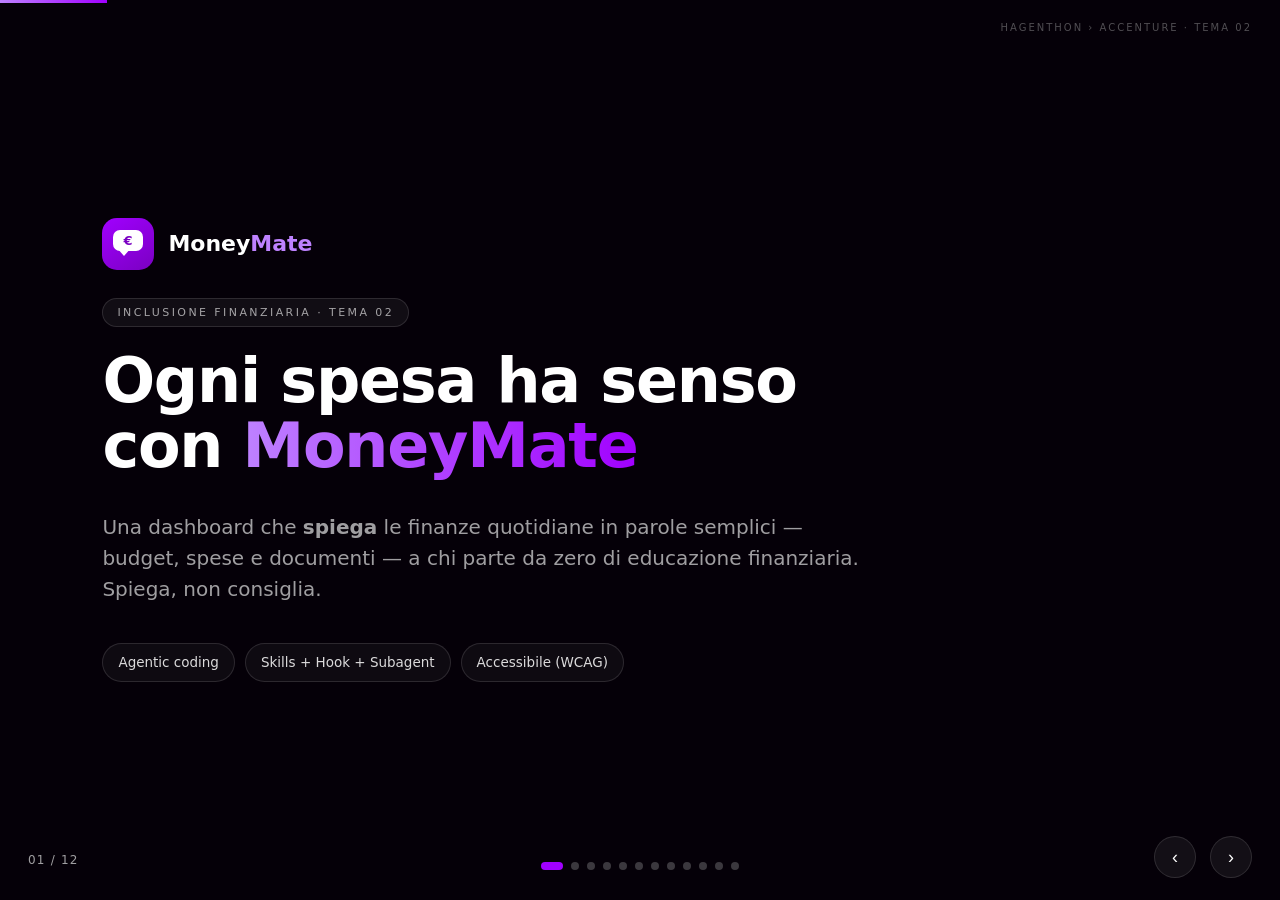
==== presentation/slides.html @ 0d061a57 "App usabile: login, sidebar, dashboard interattiva, gestione spese, chat + slide - Login split-scree" ====
<!DOCTYPE html>
<html lang="it">
<head>
<meta charset="utf-8" />
<meta name="viewport" content="width=device-width, initial-scale=1" />
<title>MoneyMate — Presentazione</title>
<style>
  :root{
    --purple:#A100FF; --purple-light:#BE82FF; --purple-deep:#3B0A66; --fill:#7A00C2;
    --ink:#0A0014; --bg:#050008; --muted:rgba(255,255,255,.62); --line:rgba(255,255,255,.12);
  }
  *{box-sizing:border-box;}
  body{margin:0;background:var(--bg);color:#fff;font-family:"Inter",system-ui,-apple-system,"Segoe UI",Roboto,sans-serif;line-height:1.55;overflow:hidden;}
  .deck{height:100vh;width:100vw;position:relative;}
  .slide{position:absolute;inset:0;display:none;flex-direction:column;justify-content:center;
    padding:7vh clamp(28px,8vw,130px);opacity:0;transition:opacity .35s ease;}
  .slide.active{display:flex;opacity:1;}
  .kicker{display:inline-block;align-self:flex-start;border:1px solid var(--line);background:rgba(255,255,255,.05);
    border-radius:999px;padding:5px 14px;font-size:11px;text-transform:uppercase;letter-spacing:.22em;color:var(--muted);margin-bottom:22px;}
  h1{font-size:clamp(34px,6vw,62px);font-weight:800;letter-spacing:-.02em;margin:0 0 14px;line-height:1.04;}
  h1 .grad{background:linear-gradient(90deg,var(--purple-light),var(--purple));-webkit-background-clip:text;background-clip:text;color:transparent;}
  h2{font-size:clamp(26px,4vw,40px);font-weight:800;letter-spacing:-.02em;margin:0 0 20px;}
  .lead{font-size:clamp(16px,2vw,20px);color:var(--muted);max-width:760px;}
  .cols{display:grid;grid-template-columns:1fr 1fr;gap:26px;margin-top:10px;}
  .card{border:1px solid var(--line);background:rgba(255,255,255,.03);border-radius:16px;padding:22px 24px;}
  .card h3{margin:0 0 10px;font-size:13px;text-transform:uppercase;letter-spacing:.14em;color:var(--purple-light);}
  ul.b{list-style:none;padding:0;margin:0;}
  ul.b li{position:relative;padding-left:22px;margin-bottom:10px;color:rgba(255,255,255,.85);font-size:15.5px;}
  ul.b li::before{content:"›";position:absolute;left:0;color:var(--purple);font-weight:800;}
  ul.x li::before{content:"×";color:#FF5CA0;}
  ul.v li::before{content:"✓";color:#49E39B;}
  .big-quote{font-size:clamp(24px,3.4vw,40px);font-weight:800;letter-spacing:-.02em;max-width:900px;line-height:1.18;}
  .big-quote .grad{background:linear-gradient(90deg,var(--purple-light),var(--purple));-webkit-background-clip:text;background-clip:text;color:transparent;}
  .pills{display:flex;gap:10px;flex-wrap:wrap;margin-top:18px;}
  .pill{border:1px solid var(--line);background:rgba(255,255,255,.04);border-radius:999px;padding:8px 15px;font-size:13.5px;color:rgba(255,255,255,.85);}
  .flow{display:flex;align-items:center;gap:10px;flex-wrap:wrap;margin-top:18px;font-size:14px;}
  .flow .node{border:1px solid var(--line);background:rgba(255,255,255,.04);border-radius:12px;padding:12px 16px;font-weight:700;}
  .flow .arr{color:var(--purple);font-weight:800;}
  .ba{display:grid;grid-template-columns:1fr 1fr;gap:0;border:1px solid var(--line);border-radius:14px;overflow:hidden;margin-top:16px;}
  .ba .c{padding:18px 20px;} .ba .before{background:rgba(255,255,255,.03);border-right:1px solid var(--line);}
  .ba .h{font-size:11px;text-transform:uppercase;letter-spacing:.14em;color:var(--muted);margin-bottom:8px;}
  .ba code{font-family:ui-monospace,Consolas,monospace;color:var(--purple-light);font-size:14px;}
  .stat{display:flex;gap:40px;margin-top:20px;flex-wrap:wrap;}
  .stat .n{font-size:clamp(34px,5vw,54px);font-weight:800;letter-spacing:-.02em;}
  .stat .l{font-size:13px;color:var(--muted);}
  .brandrow{display:flex;align-items:center;gap:14px;margin-bottom:28px;}
  .brandrow .tile{width:52px;height:52px;border-radius:15px;background:linear-gradient(145deg,var(--purple),var(--fill));position:relative;flex:none;}
  .brandrow .tile .bub{position:absolute;left:11px;top:12px;width:30px;height:21px;background:#fff;border-radius:7px;}
  .brandrow .tile .tail{position:absolute;left:15px;top:30px;width:0;height:0;border-left:7px solid transparent;border-right:7px solid transparent;border-top:8px solid #fff;}
  .brandrow .tile .e{position:absolute;left:21px;top:13px;color:var(--fill);font-weight:800;font-size:13px;}
  .brandrow .nm{font-size:22px;font-weight:800;} .brandrow .nm .mate{color:var(--purple-light);}
  /* nav */
  .nav{position:fixed;bottom:22px;right:28px;display:flex;align-items:center;gap:14px;z-index:20;}
  .nav button{background:rgba(255,255,255,.06);border:1px solid var(--line);color:#fff;width:42px;height:42px;border-radius:50%;cursor:pointer;font-size:18px;}
  .nav button:hover{background:var(--purple);border-color:var(--purple);}
  .counter{position:fixed;bottom:30px;left:28px;font-size:12px;color:var(--muted);letter-spacing:.1em;z-index:20;}
  .dots{position:fixed;bottom:30px;left:50%;transform:translateX(-50%);display:flex;gap:8px;z-index:20;}
  .dots i{width:8px;height:8px;border-radius:50%;background:rgba(255,255,255,.22);cursor:pointer;display:block;}
  .dots i.on{background:var(--purple);width:22px;border-radius:6px;}
  .progress{position:fixed;top:0;left:0;height:3px;background:linear-gradient(90deg,var(--purple-light),var(--purple));z-index:30;transition:width .35s;}
  .foot{position:fixed;top:20px;right:28px;font-size:10px;text-transform:uppercase;letter-spacing:.2em;color:rgba(255,255,255,.3);z-index:20;}
  @media (max-width:760px){ .cols,.ba{grid-template-columns:1fr;} }
</style>
</head>
<body>
<div class="progress" id="progress"></div>
<div class="foot">Hagenthon › Accenture · Tema 02</div>

<div class="deck" id="deck">

  <!-- 1 -->
  <section class="slide active">
    <div class="brandrow">
      <span class="tile"><span class="bub"></span><span class="e">€</span><span class="tail"></span></span>
      <span class="nm">Money<span class="mate">Mate</span></span>
    </div>
    <span class="kicker">Inclusione Finanziaria · Tema 02</span>
    <h1>Ogni spesa ha senso<br>con <span class="grad">MoneyMate</span></h1>
    <p class="lead">Una dashboard che <strong>spiega</strong> le finanze quotidiane in parole semplici — budget, spese e documenti — a chi parte da zero di educazione finanziaria. Spiega, non consiglia.</p>
    <div class="pills"><span class="pill">Agentic coding</span><span class="pill">Skills + Hook + Subagent</span><span class="pill">Accessibile (WCAG)</span></div>
  </section>

  <!-- 2 -->
  <section class="slide">
    <span class="kicker">Deliverable 01 · User Difficulty Statement</span>
    <h2>Chi aiutiamo: Giulia</h2>
    <p class="lead">34 anni, lavoratrice part-time, nessuna educazione finanziaria. Si blocca in due momenti precisi.</p>
    <div class="cols">
      <div class="card"><h3>A fine mese</h3><p style="margin:0;color:rgba(255,255,255,.85)">Non capisce dove siano finiti i soldi. Non sa quanto spende per cosa, né quanto riesce a mettere da parte.</p></div>
      <div class="card"><h3>Davanti ai documenti</h3><p style="margin:0;color:rgba(255,255,255,.85)">Estratto conto, bolletta e proposta di mutuo pieni di sigle — TAN, TAEG, spread, canone — che non capisce e che la mettono in soggezione.</p></div>
    </div>
  </section>

  <!-- 3 -->
  <section class="slide">
    <span class="kicker">La soluzione</span>
    <h2>Cosa fa MoneyMate</h2>
    <div class="cols">
      <div class="card"><h3>📊 Budget mensile</h3><ul class="b"><li>Entrate e spese per categoria</li><li>Vista in percentuale e schema 50/30/20</li><li>Alert proattivi: "stai spendendo di più su…"</li></ul></div>
      <div class="card"><h3>📄 Capire i documenti</h3><ul class="b"><li>Chat: carichi un documento e chiedi</li><li>Traduce sigle e voci in parole semplici</li><li>Evidenzia costi e commissioni</li></ul></div>
    </div>
    <div class="pills"><span class="pill">💬 "Spiega questo numero" su ogni cifra</span><span class="pill">🎚️ Spiegazioni Semplici / Dettagliate</span></div>
  </section>

  <!-- 4 -->
  <section class="slide">
    <span class="kicker">Principio di design</span>
    <p class="big-quote">La matematica non è mai <span class="grad">allucinata.</span></p>
    <p class="lead" style="margin-top:20px">I calcoli li fa un motore deterministico (<code style="color:var(--purple-light)">core/</code>, Python, testato). L'LLM riceve i numeri già calcolati e si limita a <strong>spiegarli</strong> in linguaggio semplice. Separazione netta → affidabilità e token bassi.</p>
    <div class="flow"><span class="node">Dati utente</span><span class="arr">→</span><span class="node">core/ calcola</span><span class="arr">→</span><span class="node">LLM spiega</span><span class="arr">→</span><span class="node">Utente capisce</span></div>
  </section>

  <!-- 5 -->
  <section class="slide">
    <span class="kicker">Architettura agentica</span>
    <h2>Skills, subagent, hook, routing</h2>
    <div class="cols">
      <div class="card"><h3>Capability (skills)</h3><ul class="b"><li>budget-analyzer · spending-alerts</li><li>document-decoder · jargon-explainer</li><li>expense-categorizer · comprehension-check</li></ul></div>
      <div class="card"><h3>Efficienza (best practice Claude)</h3><ul class="b"><li>Progressive disclosure: carica solo ciò che serve</li><li>Subagent isolato per documenti lunghi</li><li>Haiku per classificazione, Sonnet per spiegare</li></ul></div>
    </div>
    <div class="pills"><span class="pill">core/ = single source dei calcoli</span><span class="pill">clean architecture, zero duplicazioni</span></div>
  </section>

  <!-- 6 -->
  <section class="slide">
    <span class="kicker">Il vincolo del tema diventa feature</span>
    <h2>Guardrail anti-consigli (hook)</h2>
    <p class="lead">Il tema vieta raccomandazioni e consulenza. Un <strong>hook deterministico</strong> (non AI) intercetta le richieste di consiglio e reindirizza all'educazione: MoneyMate <em>non può</em> violare la regola, per costruzione.</p>
    <div class="ba">
      <div class="c before"><div class="h">Utente chiede</div><code>«Mi conviene questo mutuo?»</code></div>
      <div class="c"><div class="h">MoneyMate risponde</div><div style="color:rgba(255,255,255,.9)">«Non posso dirti se conviene — sarebbe un consiglio. Ma ti spiego TAN, TAEG e rata così decidi tu.»</div></div>
    </div>
    <p class="lead" style="margin-top:14px;font-size:15px">"Hooks turn vibes into rules."</p>
  </section>

  <!-- 7 -->
  <section class="slide">
    <span class="kicker">Deliverable 02 · Before / After</span>
    <h2>Da incomprensibile a chiaro</h2>
    <div class="ba">
      <div class="c before"><div class="h">Prima (sul documento)</div><code>TAEG 3,82% — spread 1,50% su Euribor 3M — commissione istruttoria 350 €</code></div>
      <div class="c"><div class="h">Dopo (MoneyMate)</div><div style="color:rgba(255,255,255,.9)">Il costo totale reale è il <strong>3,82%</strong> l'anno. Lo <strong>spread</strong> è il guadagno fisso della banca; l'<strong>Euribor</strong> può salire o scendere; i <strong>350 €</strong> si pagano una volta sola.</div></div>
    </div>
  </section>

  <!-- 8 -->
  <section class="slide">
    <span class="kicker">Miglioramento misurabile</span>
    <h2>Quiz pre / post</h2>
    <p class="lead">La skill <code style="color:var(--purple-light)">comprehension-check</code> fa la stessa domanda prima e dopo. La differenza di punteggio è la prova che l'utente ha capito.</p>
    <div class="stat">
      <div><div class="n" style="color:#FF5CA0">2/5</div><div class="l">Prima · "quanto ti costano le commissioni?"</div></div>
      <div><div class="n" style="color:#49E39B">5/5</div><div class="l">Dopo · stessa domanda</div></div>
    </div>
  </section>

  <!-- 9 -->
  <section class="slide">
    <span class="kicker">Deliverable 03 · Risk & Clarity Note</span>
    <h2>Semplificare senza tradire</h2>
    <div class="cols">
      <div class="card"><h3>Cosa semplifichiamo</h3><ul class="b"><li>Il linguaggio</li><li>Le sigle e il gergo</li></ul></div>
      <div class="card"><h3>Cosa NON alteriamo</h3><ul class="v"><li>I numeri: calcolati da core/, mostrati esatti</li><li>Il significato delle informazioni originali</li><li>Nessun consiglio (hook di compliance)</li></ul></div>
    </div>
  </section>

  <!-- 10 -->
  <section class="slide">
    <span class="kicker">Accessibilità & UX</span>
    <h2>Pensata per chi parte da zero</h2>
    <div class="cols">
      <div class="card"><h3>Accessibile</h3><ul class="b"><li>Alto contrasto, testo grande, focus visibile</li><li>Navigazione da tastiera, label screen-reader</li><li>Linguaggio semplice, icone + testo</li></ul></div>
      <div class="card"><h3>Usabile</h3><ul class="b"><li>Login → dashboard → spese → documenti</li><li>Imposti il budget, inserisci e monitori le spese</li><li>"Spiega questo numero" ovunque</li></ul></div>
    </div>
  </section>

  <!-- 11 -->
  <section class="slide">
    <span class="kicker">Cosa evitiamo (regole del tema)</span>
    <h2>I paletti rispettati</h2>
    <ul class="b x">
      <li>Nessun chatbot generico — c'è una capability software concreta (motore + skill)</li>
      <li>Nessun consiglio finanziario — garantito dall'hook</li>
      <li>Nessuna semplificazione che cambia il significato</li>
      <li>Nessuna demo scollegata: tutto su un processo reale (budget, estratto conto, bolletta, mutuo)</li>
    </ul>
  </section>

  <!-- 12 -->
  <section class="slide">
    <div class="brandrow">
      <span class="tile"><span class="bub"></span><span class="e">€</span><span class="tail"></span></span>
      <span class="nm">Money<span class="mate">Mate</span></span>
    </div>
    <h1>Grazie</h1>
    <p class="lead">Ogni spesa ha senso con MoneyMate.<br>github.com/SeleL96/dashboard-finanziaria</p>
  </section>

</div>

<div class="counter" id="counter">01 / 12</div>
<div class="dots" id="dots"></div>
<div class="nav"><button id="prev" aria-label="Precedente">‹</button><button id="next" aria-label="Successiva">›</button></div>

<script>
  var slides=[].slice.call(document.querySelectorAll(".slide"));
  var i=0, n=slides.length;
  var dots=document.getElementById("dots");
  slides.forEach(function(_,k){ var d=document.createElement("i"); d.onclick=function(){go(k);}; dots.appendChild(d); });
  function go(k){
    i=Math.max(0,Math.min(n-1,k));
    slides.forEach(function(s,x){ s.classList.toggle("active",x===i); });
    [].forEach.call(dots.children,function(d,x){ d.classList.toggle("on",x===i); });
    document.getElementById("counter").textContent=("0"+(i+1)).slice(-2)+" / "+("0"+n).slice(-2);
    document.getElementById("progress").style.width=((i+1)/n*100)+"%";
  }
  document.getElementById("next").onclick=function(){go(i+1);};
  document.getElementById("prev").onclick=function(){go(i-1);};
  document.addEventListener("keydown",function(e){
    if(e.key==="ArrowRight"||e.key===" "||e.key==="PageDown"){go(i+1);}
    if(e.key==="ArrowLeft"||e.key==="PageUp"){go(i-1);}
    if(e.key==="Home"){go(0);} if(e.key==="End"){go(n-1);}
  });
  go(0);
</script>
</body>
</html>
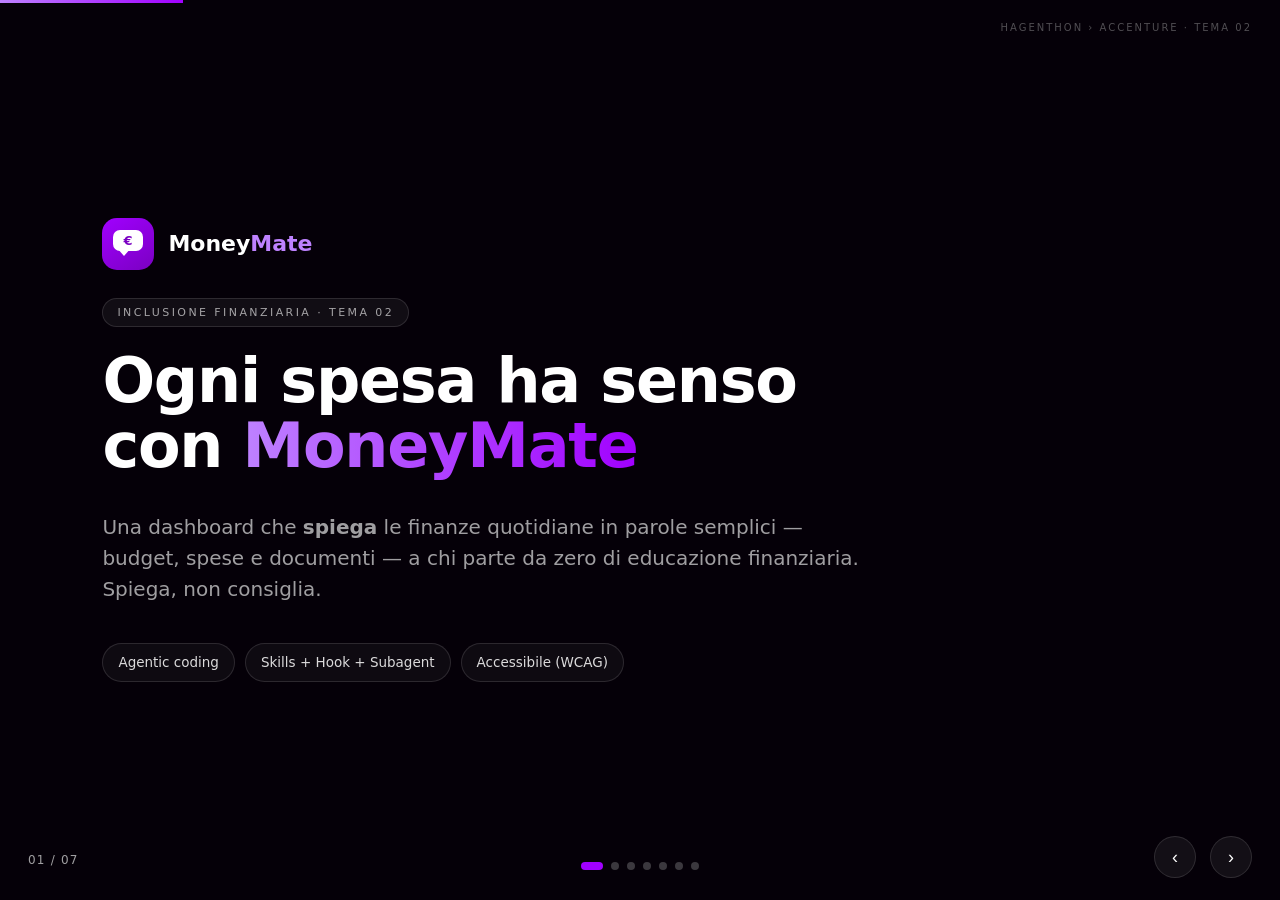
==== commit 356b48fd: "Alert di andamento, upload bolletta in chat, riordino 50/30/20, sfoltite slide - Alert intelligenti:" ====
--- a/presentation/slides.html
+++ b/presentation/slides.html
@@ -121,18 +121,6 @@
     <div class="pills"><span class="pill">core/ = single source dei calcoli</span><span class="pill">clean architecture, zero duplicazioni</span></div>
   </section>
 
-  <!-- 6 -->
-  <section class="slide">
-    <span class="kicker">Il vincolo del tema diventa feature</span>
-    <h2>Guardrail anti-consigli (hook)</h2>
-    <p class="lead">Il tema vieta raccomandazioni e consulenza. Un <strong>hook deterministico</strong> (non AI) intercetta le richieste di consiglio e reindirizza all'educazione: MoneyMate <em>non può</em> violare la regola, per costruzione.</p>
-    <div class="ba">
-      <div class="c before"><div class="h">Utente chiede</div><code>«Mi conviene questo mutuo?»</code></div>
-      <div class="c"><div class="h">MoneyMate risponde</div><div style="color:rgba(255,255,255,.9)">«Non posso dirti se conviene — sarebbe un consiglio. Ma ti spiego TAN, TAEG e rata così decidi tu.»</div></div>
-    </div>
-    <p class="lead" style="margin-top:14px;font-size:15px">"Hooks turn vibes into rules."</p>
-  </section>
-
   <!-- 7 -->
   <section class="slide">
     <span class="kicker">Deliverable 02 · Before / After</span>
@@ -141,49 +129,6 @@
       <div class="c before"><div class="h">Prima (sul documento)</div><code>TAEG 3,82% — spread 1,50% su Euribor 3M — commissione istruttoria 350 €</code></div>
       <div class="c"><div class="h">Dopo (MoneyMate)</div><div style="color:rgba(255,255,255,.9)">Il costo totale reale è il <strong>3,82%</strong> l'anno. Lo <strong>spread</strong> è il guadagno fisso della banca; l'<strong>Euribor</strong> può salire o scendere; i <strong>350 €</strong> si pagano una volta sola.</div></div>
     </div>
-  </section>
-
-  <!-- 8 -->
-  <section class="slide">
-    <span class="kicker">Miglioramento misurabile</span>
-    <h2>Quiz pre / post</h2>
-    <p class="lead">La skill <code style="color:var(--purple-light)">comprehension-check</code> fa la stessa domanda prima e dopo. La differenza di punteggio è la prova che l'utente ha capito.</p>
-    <div class="stat">
-      <div><div class="n" style="color:#FF5CA0">2/5</div><div class="l">Prima · "quanto ti costano le commissioni?"</div></div>
-      <div><div class="n" style="color:#49E39B">5/5</div><div class="l">Dopo · stessa domanda</div></div>
-    </div>
-  </section>
-
-  <!-- 9 -->
-  <section class="slide">
-    <span class="kicker">Deliverable 03 · Risk & Clarity Note</span>
-    <h2>Semplificare senza tradire</h2>
-    <div class="cols">
-      <div class="card"><h3>Cosa semplifichiamo</h3><ul class="b"><li>Il linguaggio</li><li>Le sigle e il gergo</li></ul></div>
-      <div class="card"><h3>Cosa NON alteriamo</h3><ul class="v"><li>I numeri: calcolati da core/, mostrati esatti</li><li>Il significato delle informazioni originali</li><li>Nessun consiglio (hook di compliance)</li></ul></div>
-    </div>
-  </section>
-
-  <!-- 10 -->
-  <section class="slide">
-    <span class="kicker">Accessibilità & UX</span>
-    <h2>Pensata per chi parte da zero</h2>
-    <div class="cols">
-      <div class="card"><h3>Accessibile</h3><ul class="b"><li>Alto contrasto, testo grande, focus visibile</li><li>Navigazione da tastiera, label screen-reader</li><li>Linguaggio semplice, icone + testo</li></ul></div>
-      <div class="card"><h3>Usabile</h3><ul class="b"><li>Login → dashboard → spese → documenti</li><li>Imposti il budget, inserisci e monitori le spese</li><li>"Spiega questo numero" ovunque</li></ul></div>
-    </div>
-  </section>
-
-  <!-- 11 -->
-  <section class="slide">
-    <span class="kicker">Cosa evitiamo (regole del tema)</span>
-    <h2>I paletti rispettati</h2>
-    <ul class="b x">
-      <li>Nessun chatbot generico — c'è una capability software concreta (motore + skill)</li>
-      <li>Nessun consiglio finanziario — garantito dall'hook</li>
-      <li>Nessuna semplificazione che cambia il significato</li>
-      <li>Nessuna demo scollegata: tutto su un processo reale (budget, estratto conto, bolletta, mutuo)</li>
-    </ul>
   </section>
 
   <!-- 12 -->
